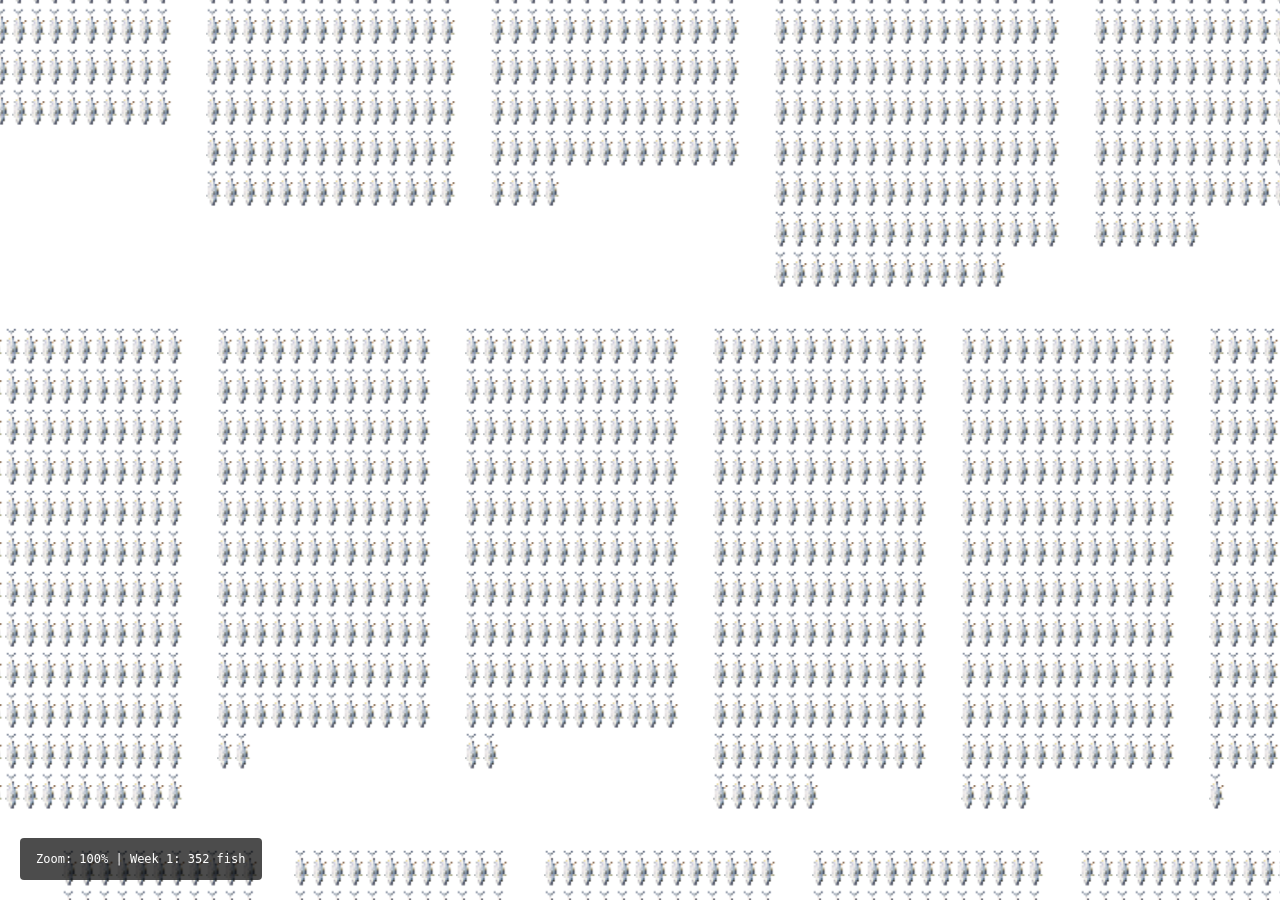
==== prototypes/fish_grid/index.html @ 9b8aee30 "fish grid prototype" ====
<!DOCTYPE html>
<html lang="en">
<head>
    <meta charset="UTF-8">
    <meta name="viewport" content="width=device-width, initial-scale=1.0">
    <title>Fish Grid - Toyosu Tuna 2023</title>
    <link rel="stylesheet" href="styles.css">
</head>
<body>
    <canvas id="fishCanvas"></canvas>
    <div class="info">
        <p id="zoomInfo">Zoom: 1.0x</p>
    </div>
    <script src="app.js"></script>
</body>
</html>
---- prototypes/fish_grid/styles.css ----
* {
    margin: 0;
    padding: 0;
    box-sizing: border-box;
}

body {
    width: 100vw;
    height: 100vh;
    overflow: hidden;
    background: #f5f5f5;
    font-family: -apple-system, BlinkMacSystemFont, 'Segoe UI', Roboto, sans-serif;
}

#fishCanvas {
    display: block;
    width: 100%;
    height: 100%;
    cursor: grab;
}

#fishCanvas:active {
    cursor: grabbing;
}

.info {
    position: absolute;
    bottom: 20px;
    left: 20px;
    background: rgba(0, 0, 0, 0.7);
    color: white;
    padding: 12px 16px;
    border-radius: 4px;
    font-size: 12px;
    font-family: monospace;
    pointer-events: none;
}

#zoomInfo {
    margin: 0;
    line-height: 1.5;
}
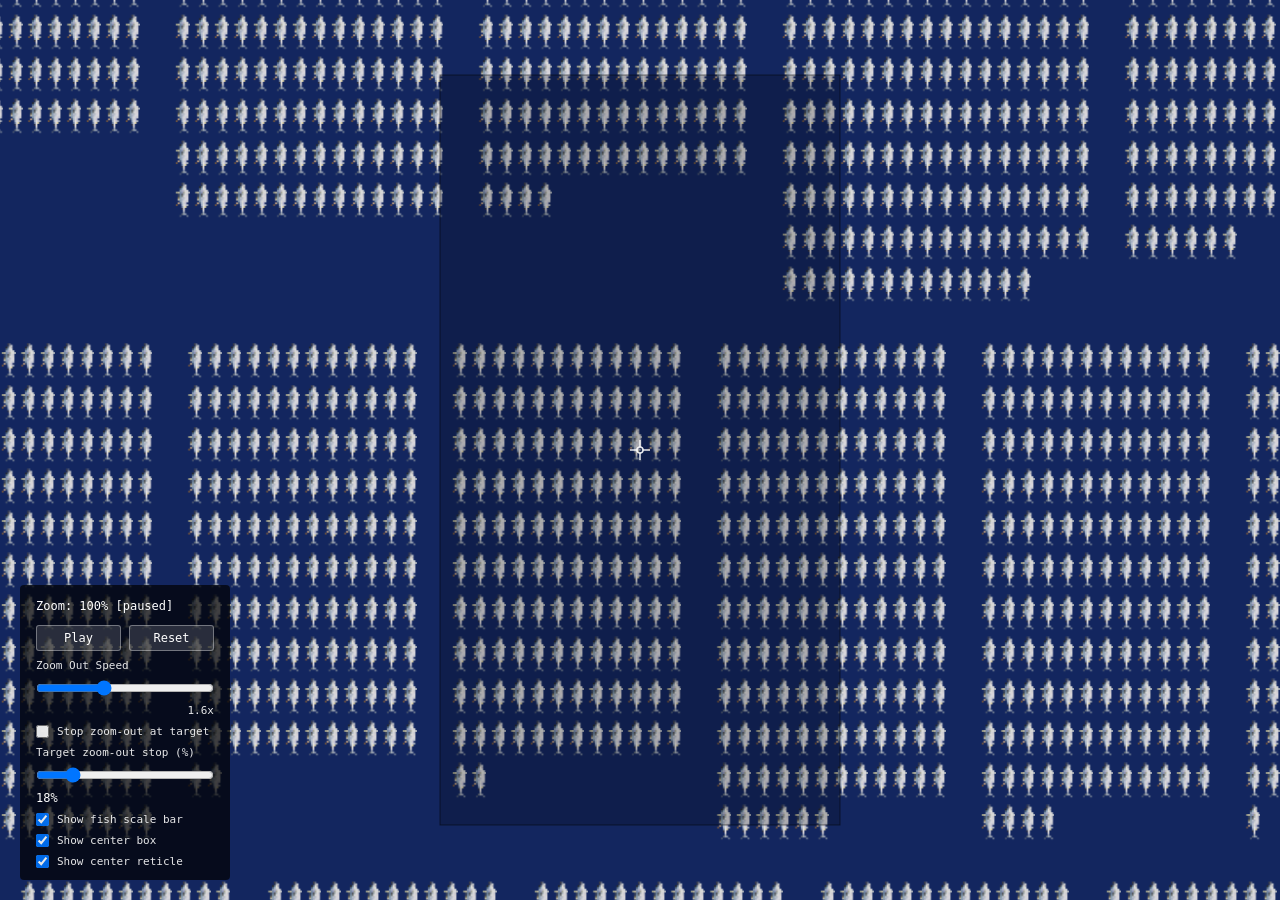
==== commit a9800bee: "really funky animation tools" ====
--- a/prototypes/fish_grid/index.html
+++ b/prototypes/fish_grid/index.html
@@ -10,6 +10,34 @@
     <canvas id="fishCanvas"></canvas>
     <div class="info">
         <p id="zoomInfo">Zoom: 1.0x</p>
+        <div class="controls">
+            <div class="button-row">
+                <button id="playButton" type="button">Play</button>
+                <button id="resetButton" type="button">Reset</button>
+            </div>
+            <label for="zoomOutSpeed">Zoom Out Speed</label>
+            <input id="zoomOutSpeed" type="range" min="0.2" max="4" step="0.1" value="1.6">
+            <p id="zoomOutSpeedValue">1.6x</p>
+            <label class="checkbox-row" for="stopAtZoomEnabled">
+                <input id="stopAtZoomEnabled" type="checkbox">
+                Stop zoom-out at target
+            </label>
+            <label for="stopAtZoomLevel">Target zoom-out stop (%)</label>
+            <input id="stopAtZoomLevel" type="range" min="0" max="100" step="1" value="18">
+            <p id="stopAtZoomLevelValue">18%</p>
+            <label class="checkbox-row" for="showScaleBar">
+                <input id="showScaleBar" type="checkbox" checked>
+                Show fish scale bar
+            </label>
+            <label class="checkbox-row" for="showCenterBox">
+                <input id="showCenterBox" type="checkbox" checked>
+                Show center box
+            </label>
+            <label class="checkbox-row" for="showCenterReticle">
+                <input id="showCenterReticle" type="checkbox" checked>
+                Show center reticle
+            </label>
+        </div>
     </div>
     <script src="app.js"></script>
 </body>
--- a/prototypes/fish_grid/styles.css
+++ b/prototypes/fish_grid/styles.css
@@ -4,11 +4,16 @@
     box-sizing: border-box;
 }
 
+:root {
+    /* --floor-color: #336132; */
+    --floor-color: #13265f;
+}
+
 body {
     width: 100vw;
     height: 100vh;
     overflow: hidden;
-    background: #f5f5f5;
+    background: var(--floor-color);
     font-family: -apple-system, BlinkMacSystemFont, 'Segoe UI', Roboto, sans-serif;
 }
 
@@ -16,6 +21,7 @@
     display: block;
     width: 100%;
     height: 100%;
+    background-color: var(--floor-color);
     cursor: grab;
 }
 
@@ -33,10 +39,67 @@
     border-radius: 4px;
     font-size: 12px;
     font-family: monospace;
-    pointer-events: none;
+    pointer-events: auto;
+    min-width: 210px;
 }
 
 #zoomInfo {
     margin: 0;
     line-height: 1.5;
 }
+
+.controls {
+    margin-top: 10px;
+    display: flex;
+    flex-direction: column;
+    gap: 8px;
+}
+
+.button-row {
+    display: flex;
+    gap: 8px;
+}
+
+.controls button {
+    flex: 1;
+    border: 1px solid rgba(255, 255, 255, 0.35);
+    background: rgba(255, 255, 255, 0.14);
+    color: #fff;
+    border-radius: 3px;
+    font-size: 12px;
+    font-family: inherit;
+    padding: 5px 8px;
+    cursor: pointer;
+}
+
+.controls button:hover {
+    background: rgba(255, 255, 255, 0.22);
+}
+
+.controls label {
+    font-size: 11px;
+    opacity: 0.9;
+}
+
+.checkbox-row {
+    display: flex;
+    align-items: center;
+    gap: 8px;
+    cursor: pointer;
+    user-select: none;
+}
+
+.checkbox-row input {
+    margin: 0;
+}
+
+#zoomOutSpeed {
+    width: 100%;
+}
+
+#zoomOutSpeedValue {
+    margin: 0;
+    font-size: 11px;
+    opacity: 0.9;
+    text-align: right;
+}
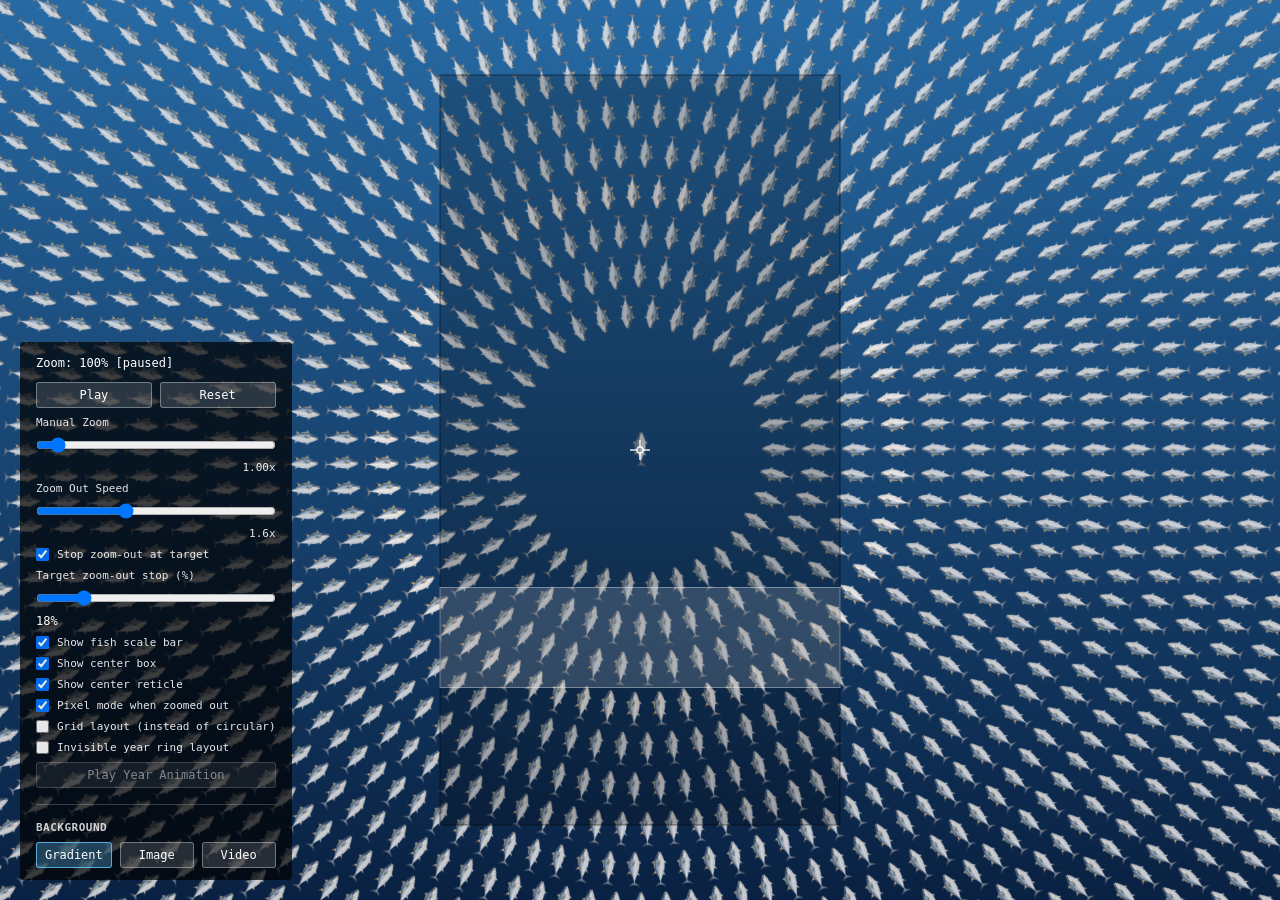
==== commit 28238598: "layout and animation changes" ====
--- a/prototypes/fish_grid/index.html
+++ b/prototypes/fish_grid/index.html
@@ -15,15 +15,18 @@
                 <button id="playButton" type="button">Play</button>
                 <button id="resetButton" type="button">Reset</button>
             </div>
+            <label for="manualZoom">Manual Zoom</label>
+            <input id="manualZoom" type="range" min="0.05" max="15" step="0.01" value="1">
+            <p id="manualZoomValue">1.0x</p>
             <label for="zoomOutSpeed">Zoom Out Speed</label>
             <input id="zoomOutSpeed" type="range" min="0.2" max="4" step="0.1" value="1.6">
             <p id="zoomOutSpeedValue">1.6x</p>
             <label class="checkbox-row" for="stopAtZoomEnabled">
-                <input id="stopAtZoomEnabled" type="checkbox">
+                <input id="stopAtZoomEnabled" type="checkbox" checked>
                 Stop zoom-out at target
             </label>
             <label for="stopAtZoomLevel">Target zoom-out stop (%)</label>
-            <input id="stopAtZoomLevel" type="range" min="0" max="100" step="1" value="18">
+            <input id="stopAtZoomLevel" type="range" min="0" max="100" step="0.1" value="18">
             <p id="stopAtZoomLevelValue">18%</p>
             <label class="checkbox-row" for="showScaleBar">
                 <input id="showScaleBar" type="checkbox" checked>
@@ -37,6 +40,26 @@
                 <input id="showCenterReticle" type="checkbox" checked>
                 Show center reticle
             </label>
+            <label class="checkbox-row" for="usePixelMode">
+                <input id="usePixelMode" type="checkbox" checked>
+                Pixel mode when zoomed out
+            </label>
+            <label class="checkbox-row" for="useGridLayout">
+                <input id="useGridLayout" type="checkbox">
+                Grid layout (instead of circular)
+            </label>
+            <label class="checkbox-row" for="invisibleYearLayout">
+                <input id="invisibleYearLayout" type="checkbox">
+                Invisible year ring layout
+            </label>
+            <button id="playYearAnimationButton" type="button">Play Year Animation</button>
+            <div class="section-divider"></div>
+            <p class="section-title">Background</p>
+            <div class="button-row">
+                <button id="bgGradientButton" type="button" class="bg-option active">Gradient</button>
+                <button id="bgImageButton" type="button" class="bg-option">Image</button>
+                <button id="bgVideoButton" type="button" class="bg-option">Video</button>
+            </div>
         </div>
     </div>
     <script src="app.js"></script>
--- a/prototypes/fish_grid/styles.css
+++ b/prototypes/fish_grid/styles.css
@@ -76,6 +76,11 @@
     background: rgba(255, 255, 255, 0.22);
 }
 
+.controls button:disabled {
+    opacity: 0.5;
+    cursor: not-allowed;
+}
+
 .controls label {
     font-size: 11px;
     opacity: 0.9;
@@ -103,3 +108,38 @@
     opacity: 0.9;
     text-align: right;
 }
+
+#manualZoom {
+    width: 100%;
+}
+
+#manualZoomValue {
+    margin: 0;
+    font-size: 11px;
+    opacity: 0.9;
+    text-align: right;
+}
+
+.section-divider {
+    height: 1px;
+    background: rgba(255, 255, 255, 0.2);
+    margin: 8px 0;
+}
+
+.section-title {
+    margin: 0;
+    font-size: 11px;
+    font-weight: bold;
+    opacity: 0.8;
+    text-transform: uppercase;
+    letter-spacing: 0.5px;
+}
+
+.controls .bg-option {
+    flex: 1;
+}
+
+.controls .bg-option.active {
+    background: rgba(100, 200, 255, 0.3);
+    border-color: rgba(100, 200, 255, 0.8);
+}
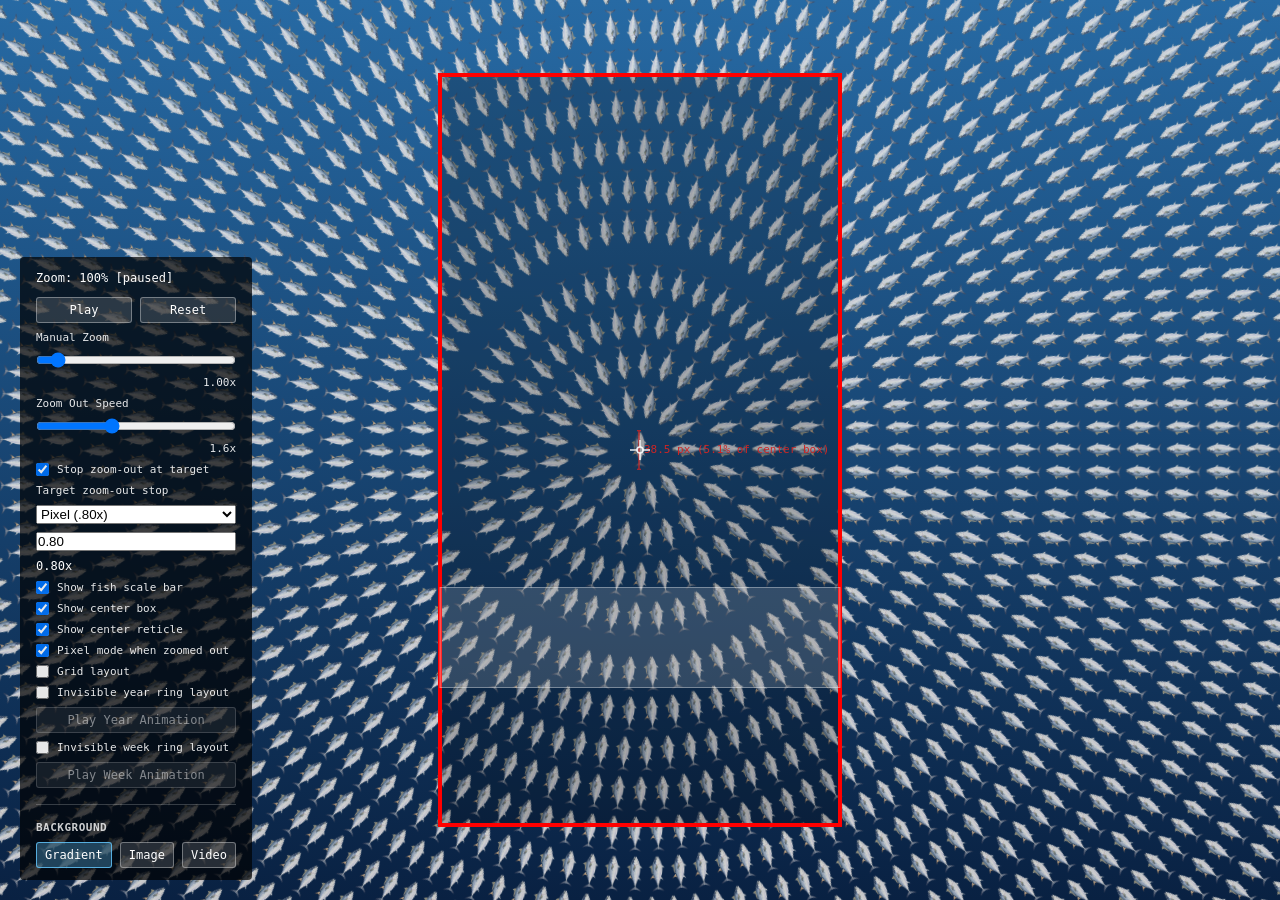
==== commit 49bedc26: "animation, layout changes, map color scale change this was torturous" ====
--- a/prototypes/fish_grid/index.html
+++ b/prototypes/fish_grid/index.html
@@ -16,7 +16,7 @@
                 <button id="resetButton" type="button">Reset</button>
             </div>
             <label for="manualZoom">Manual Zoom</label>
-            <input id="manualZoom" type="range" min="0.05" max="15" step="0.01" value="1">
+            <input id="manualZoom" type="range" min="0.05" max="13" step="0.001" value="1">
             <p id="manualZoomValue">1.0x</p>
             <label for="zoomOutSpeed">Zoom Out Speed</label>
             <input id="zoomOutSpeed" type="range" min="0.2" max="4" step="0.1" value="1.6">
@@ -25,9 +25,16 @@
                 <input id="stopAtZoomEnabled" type="checkbox" checked>
                 Stop zoom-out at target
             </label>
-            <label for="stopAtZoomLevel">Target zoom-out stop (%)</label>
-            <input id="stopAtZoomLevel" type="range" min="0" max="100" step="0.1" value="18">
-            <p id="stopAtZoomLevelValue">18%</p>
+            <label for="stopAtZoomPreset">Target zoom-out stop</label>
+            <select id="stopAtZoomPreset">
+                <option value="custom">Custom</option>
+                <option value="0.12">Year (.12x)</option>
+                <option value="0.95">Week (.95x)</option>
+                <option value="0.8">Pixel (.80x)</option>
+                <option value="1">Grid (1.00x)</option>
+            </select>
+            <input id="stopAtZoomLevel" type="number" min="0.05" max="10" step="0.01" value="0.80">
+            <p id="stopAtZoomLevelValue">0.80x</p>
             <label class="checkbox-row" for="showScaleBar">
                 <input id="showScaleBar" type="checkbox" checked>
                 Show fish scale bar
@@ -46,13 +53,18 @@
             </label>
             <label class="checkbox-row" for="useGridLayout">
                 <input id="useGridLayout" type="checkbox">
-                Grid layout (instead of circular)
+                Grid layout
             </label>
             <label class="checkbox-row" for="invisibleYearLayout">
                 <input id="invisibleYearLayout" type="checkbox">
                 Invisible year ring layout
             </label>
             <button id="playYearAnimationButton" type="button">Play Year Animation</button>
+            <label class="checkbox-row" for="invisibleWeekLayout">
+                <input id="invisibleWeekLayout" type="checkbox">
+                Invisible week ring layout
+            </label>
+            <button id="playWeekAnimationButton" type="button">Play Week Animation</button>
             <div class="section-divider"></div>
             <p class="section-title">Background</p>
             <div class="button-row">
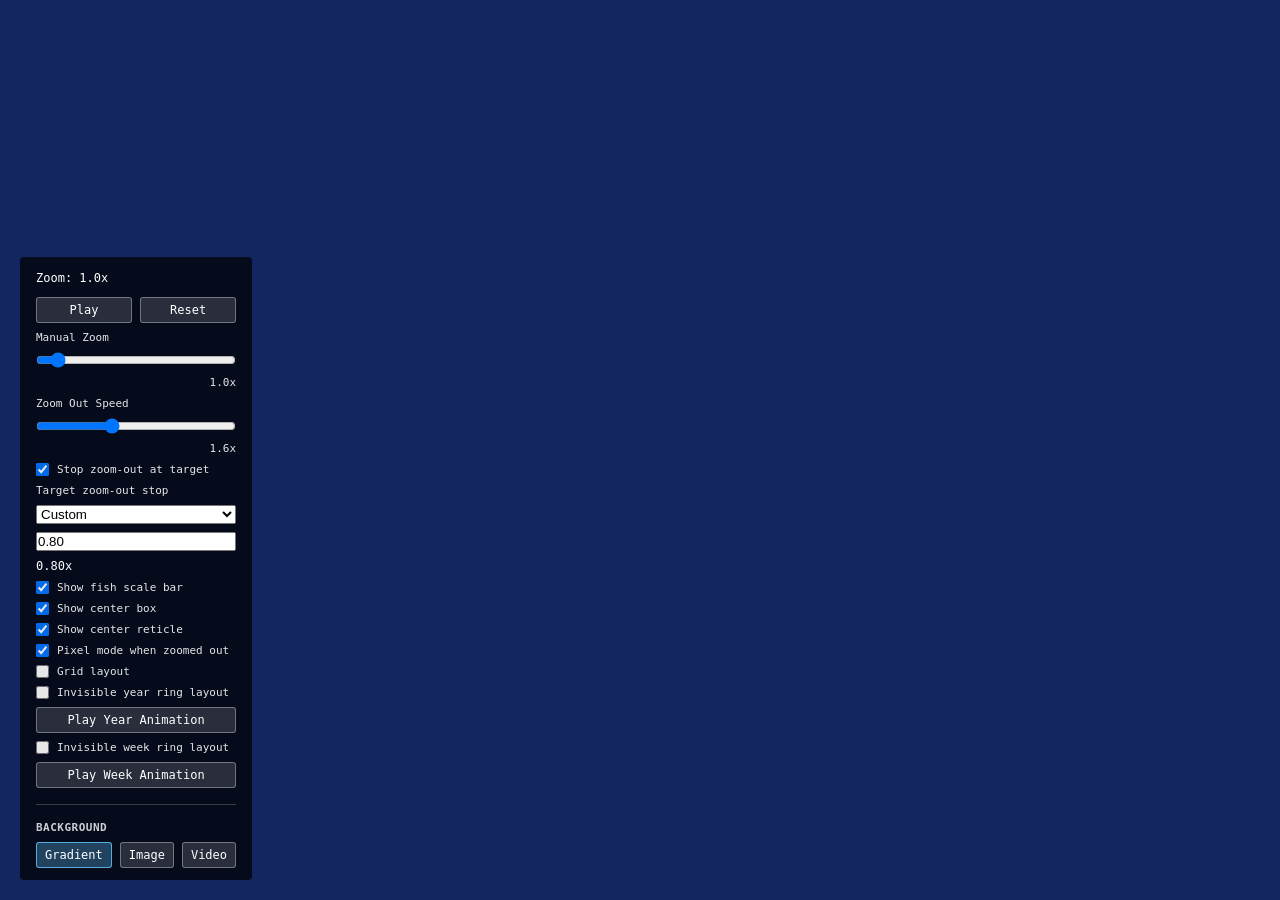
==== commit afe9c9ee: "improving resolution and fish image change" ====
--- a/prototypes/fish_grid/index.html
+++ b/prototypes/fish_grid/index.html
@@ -28,7 +28,7 @@
             <label for="stopAtZoomPreset">Target zoom-out stop</label>
             <select id="stopAtZoomPreset">
                 <option value="custom">Custom</option>
-                <option value="0.12">Year (.12x)</option>
+                <option value="0.10">Year (.11x)</option>
                 <option value="0.95">Week (.95x)</option>
                 <option value="0.8">Pixel (.80x)</option>
                 <option value="1">Grid (1.00x)</option>
